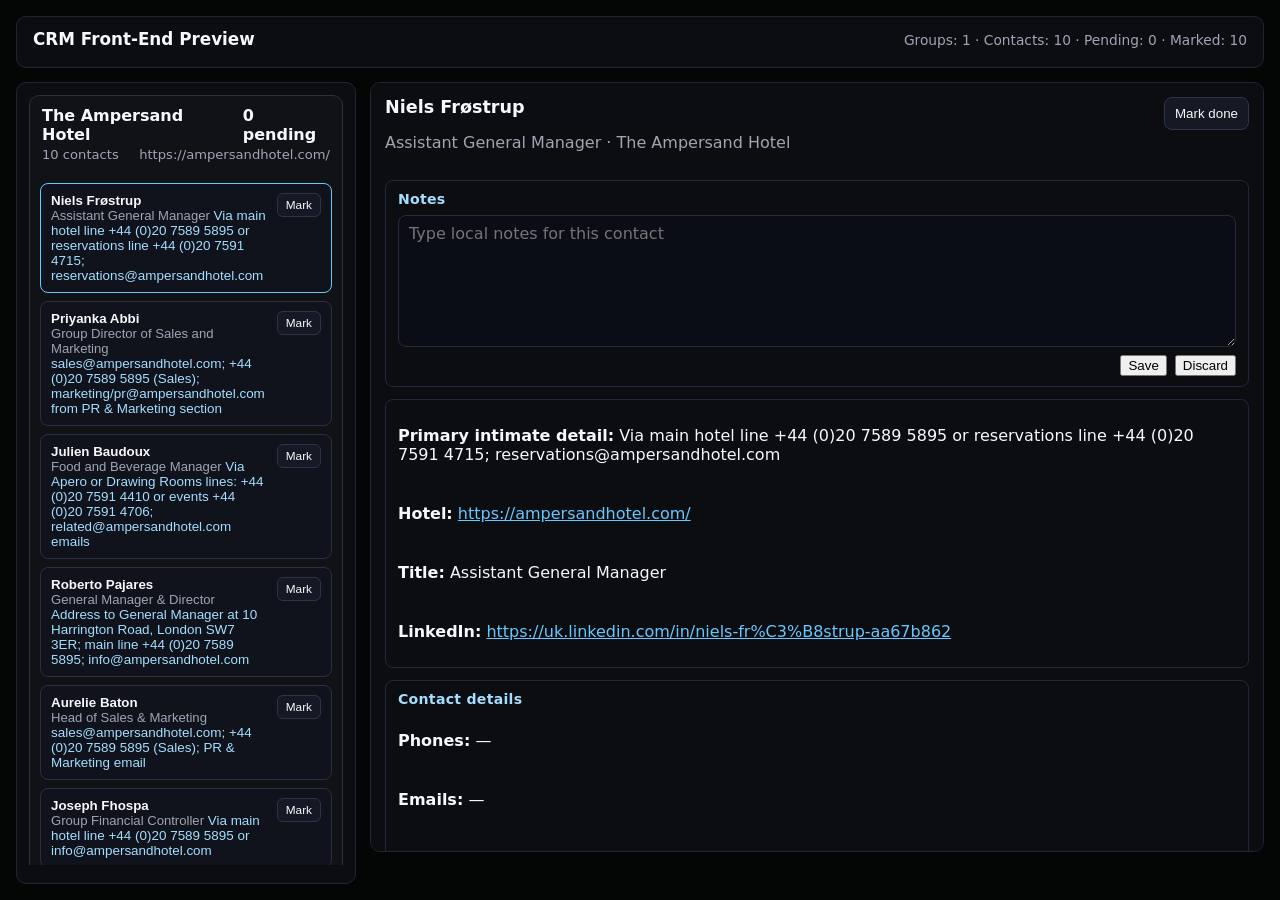
==== FEs/index.html @ 27f50176 "feat: ship pipeline v4 flow and latest hotel data snapshot Consolidate Grok-led pipeline updates, va" ====
<!doctype html>
<html lang="en">
<head>
  <meta charset="UTF-8" />
  <meta name="viewport" content="width=device-width, initial-scale=1.0" />
  <title>CRM Front-End Preview</title>
  <link rel="stylesheet" href="styles.css" />
</head>
<body>
  <main class="crm-shell">
    <header class="app-header">
      <h1>CRM Front-End Preview</h1>
      <p id="summaryText">Loading local JSON source…</p>
    </header>

    <section class="layout">
      <aside class="panel left-panel">
        <div id="hotelsRoot" class="hotels-list" aria-live="polite"></div>
      </aside>

      <section class="panel right-panel">
        <div id="emptyState" class="empty-state">
          Choose a contact to view details.
        </div>

        <article id="contactPanel" class="contact-panel hidden">
          <header class="contact-header">
            <div class="title-block">
              <h2 id="contactName">—</h2>
              <p id="contactMeta" class="muted">—</p>
            </div>
            <button id="markContactBtn" type="button" class="ghost-btn">Mark done</button>
          </header>

          <section class="contact-block">
            <h3>Notes</h3>
            <textarea id="notesText" rows="6" placeholder="Type local notes for this contact"></textarea>
            <div class="notes-actions">
              <button id="notesSaveBtn" type="button" class="ghost-btn">Save</button>
              <button id="notesDiscardBtn" type="button" class="ghost-btn">Discard</button>
            </div>
          </section>

          <section class="contact-block">
            <p><strong>Primary intimate detail:</strong> <span id="primaryHandle" class="copy"></span></p>
            <p><strong>Hotel:</strong> <a id="contactHotel" href="#" target="_blank" rel="noopener noreferrer">—</a></p>
            <p><strong>Title:</strong> <span id="contactTitle">—</span></p>
            <p>
              <strong>LinkedIn:</strong>
              <a id="linkedinLink" href="#" target="_blank" rel="noopener noreferrer">not set</a>
            </p>
          </section>

          <section class="contact-block">
            <h3>Contact details</h3>
            <p><strong>Phones:</strong> <span id="phones">—</span></p>
            <p><strong>Emails:</strong> <span id="emails">—</span></p>
            <p><strong>Other contact detail:</strong> <span id="otherDetail">—</span></p>
          </section>

          <section class="contact-block">
            <h3>Enrichment (pretty)</h3>
            <p><strong>Fit reason:</strong> <span id="fitReason">—</span></p>
            <p><strong>Evidence summary:</strong> <span id="evidenceSummary">—</span></p>
            <div id="evidenceListWrapper">
              <p class="muted">Evidence:</p>
              <ul id="evidenceList"></ul>
            </div>
          </section>

          <section class="contact-block">
            <h3>Source payload</h3>
            <pre id="sourcePayload"></pre>
          </section>
        </article>
      </section>
    </section>
  </main>

  <script src="script.js"></script>
</body>
</html>
---- FEs/styles.css ----
:root {
  --bg: #040505;
  --panel: #0c0d10;
  --panel-soft: #111216;
  --line: #212532;
  --text: #f7f8fb;
  --muted: #9fa5b5;
  --accent: #67c7ff;
  --accent-soft: #a4deff;
}

*,
*::before,
*::after {
  box-sizing: border-box;
}

html,
body {
  margin: 0;
  min-height: 100%;
}

body {
  font-family: "Inter", "Segoe UI", system-ui, -apple-system, sans-serif;
  color: var(--text);
  background: var(--bg);
}

.crm-shell {
  min-height: 100vh;
  width: min(1300px, 100vw);
  margin: 0 auto;
  padding: 16px;
  display: grid;
  gap: 14px;
}

.app-header {
  display: flex;
  justify-content: space-between;
  align-items: baseline;
  gap: 8px;
  border: 1px solid var(--line);
  border-radius: 10px;
  padding: 12px 16px;
  background: var(--panel);
}

.app-header h1 {
  margin: 0;
  font-size: 1.05rem;
  font-weight: 650;
}

.app-header p {
  margin: 0;
  color: var(--muted);
  font-size: 0.86rem;
}

.layout {
  display: grid;
  grid-template-columns: 340px 1fr;
  gap: 14px;
  min-height: 0;
}

.panel {
  border: 1px solid var(--line);
  border-radius: 10px;
  background: var(--panel);
  min-height: 0;
  overflow: hidden;
}

.left-panel {
  padding: 12px;
}

.hotels-list {
  display: grid;
  gap: 12px;
  overflow: auto;
  max-height: calc(100vh - 130px);
}

.hotel-block {
  border: 1px solid #2b2f40;
  border-radius: 10px;
  background: var(--panel-soft);
}

.hotel-block summary {
  list-style: none;
  cursor: pointer;
  padding: 10px 12px;
  display: grid;
  gap: 3px;
  border-bottom: 1px solid transparent;
}

.hotel-block summary::-webkit-details-marker {
  display: none;
}

.hotel-title {
  color: var(--text);
  font-weight: 600;
  display: flex;
  justify-content: space-between;
  gap: 12px;
}

.hotel-meta {
  display: flex;
  justify-content: space-between;
  color: var(--muted);
  font-size: 0.82rem;
}

.contact-list {
  display: grid;
  gap: 8px;
  padding: 10px;
}

.contact-row {
  width: 100%;
  display: grid;
  grid-template-columns: 1fr auto;
  gap: 10px;
  border: 1px solid #2a2f42;
  border-radius: 8px;
  padding: 9px 10px;
  text-align: left;
  background: #10131c;
  color: inherit;
  cursor: pointer;
}

.contact-row + .contact-row {
  margin-top: 0;
}

.contact-row:hover {
  border-color: #3c465f;
}

.contact-main {
  min-width: 0;
}

.contact-name {
  display: block;
  font-weight: 600;
}

.contact-title-text {
  color: var(--muted);
  font-size: 0.82rem;
}

.contact-handle {
  color: var(--accent-soft);
  font-size: 0.84rem;
  margin-top: 3px;
}

.contact-row button {
  align-self: start;
  padding: 4px 8px;
  border: 1px solid #2e3446;
  border-radius: 6px;
  background: #151925;
  color: var(--text);
  font-size: 0.74rem;
  cursor: pointer;
}

.contact-row.active {
  border-color: var(--accent);
}

.contact-row.selected {
  opacity: 0.6;
}

.contact-row.selected .contact-name {
  text-decoration: line-through;
}

.right-panel {
  padding: 14px;
  overflow: auto;
  max-height: calc(100vh - 130px);
}

.empty-state {
  color: var(--muted);
  border: 1px dashed var(--line);
  border-radius: 8px;
  padding: 30px 16px;
}

.hidden {
  display: none;
}

.contact-panel {
  display: grid;
  gap: 12px;
}

.contact-header {
  display: flex;
  justify-content: space-between;
  gap: 12px;
  align-items: flex-start;
}

.title-block h2 {
  margin: 0;
  font-size: 1.1rem;
}

.muted {
  color: var(--muted);
}

.contact-header .ghost-btn {
  border: 1px solid #2f3548;
  background: #151924;
  color: var(--text);
  border-radius: 8px;
  padding: 8px 10px;
  cursor: pointer;
  white-space: nowrap;
}

.contact-block {
  border: 1px solid #22263a;
  border-radius: 8px;
  padding: 10px 12px;
  display: grid;
  gap: 8px;
}

.contact-block h3 {
  margin: 0;
  font-size: 0.88rem;
  color: var(--accent-soft);
  letter-spacing: 0.02em;
}

#notesText {
  width: 100%;
  min-height: 110px;
  resize: vertical;
  border: 1px solid #262c40;
  border-radius: 8px;
  background: #0a0d16;
  color: var(--text);
  padding: 8px 10px;
  font: inherit;
}

.notes-actions {
  display: flex;
  justify-content: flex-end;
  gap: 8px;
}

#evidenceList {
  margin: 4px 0 0;
  padding-left: 20px;
}

#sourcePayload {
  margin: 0;
  padding: 10px;
  background: #0b0d15;
  border: 1px solid #252a40;
  border-radius: 8px;
  color: #d4dbf6;
  font-family: ui-monospace, Menlo, Monaco, Consolas, "Liberation Mono", "Courier New", monospace;
  max-height: 260px;
  overflow: auto;
  font-size: 0.83rem;
}

a,
a:visited {
  color: var(--accent);
}

.copy {
  color: var(--text);
}

@media (max-width: 1020px) {
  .layout {
    grid-template-columns: 1fr;
  }

  .right-panel,
  .left-panel {
    max-height: none;
  }
}
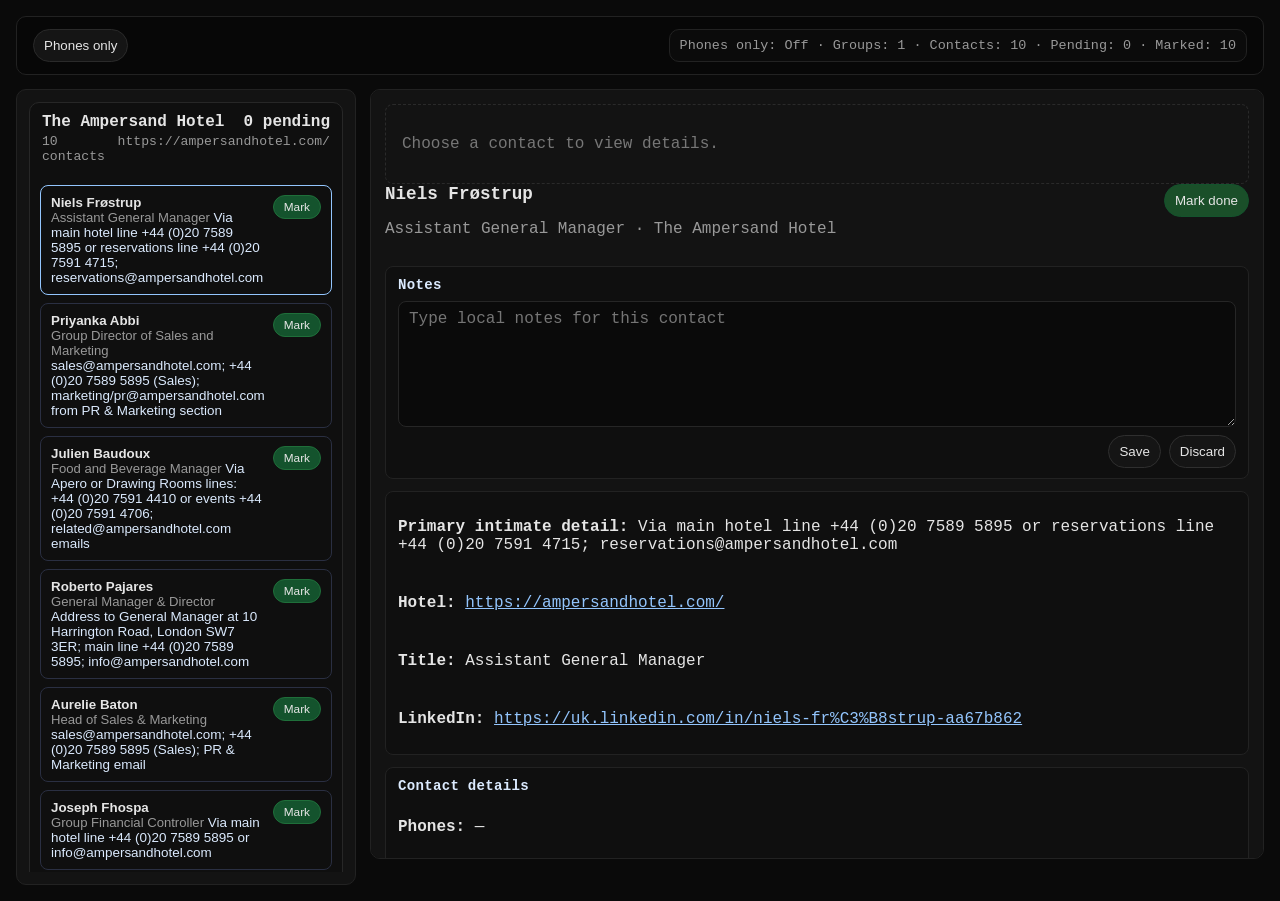
==== commit 5d4c0f05: "feat: finalize phone crm setup and data refresh Add production-ready phone CRM sync behavior with sa" ====
--- a/FEs/index.html
+++ b/FEs/index.html
@@ -9,8 +9,8 @@
 <body>
   <main class="crm-shell">
     <header class="app-header">
-      <h1>CRM Front-End Preview</h1>
-      <p id="summaryText">Loading local JSON source…</p>
+      <button id="phoneOnlyBtn" type="button" class="ghost-btn phone-filter-btn" aria-pressed="false">Phones only</button>
+      <p id="summaryText" class="pill">Loading local JSON source…</p>
     </header>
 
     <section class="layout">
--- a/FEs/styles.css
+++ b/FEs/styles.css
@@ -1,12 +1,14 @@
 :root {
-  --bg: #040505;
-  --panel: #0c0d10;
-  --panel-soft: #111216;
-  --line: #212532;
-  --text: #f7f8fb;
-  --muted: #9fa5b5;
-  --accent: #67c7ff;
-  --accent-soft: #a4deff;
+  --bg: #0a0a0a;
+  --panel: #131313;
+  --panel-soft: #0f0f0f;
+  --line: #222;
+  --text: #e5e5e5;
+  --muted: #999;
+  --accent: #93c5fd;
+  --accent-soft: #dbeafe;
+  --yes: #14532d;
+  --no: #7f1d1d;
 }
 
 *,
@@ -22,7 +24,7 @@
 }
 
 body {
-  font-family: "Inter", "Segoe UI", system-ui, -apple-system, sans-serif;
+  font-family: ui-monospace, SFMono-Regular, Menlo, Monaco, Consolas, monospace;
   color: var(--text);
   background: var(--bg);
 }
@@ -39,24 +41,55 @@
 .app-header {
   display: flex;
   justify-content: space-between;
-  align-items: baseline;
+  align-items: center;
   gap: 8px;
   border: 1px solid var(--line);
   border-radius: 10px;
   padding: 12px 16px;
-  background: var(--panel);
-}
-
-.app-header h1 {
-  margin: 0;
-  font-size: 1.05rem;
-  font-weight: 650;
+  background: #070707;
 }
 
 .app-header p {
   margin: 0;
   color: var(--muted);
-  font-size: 0.86rem;
+  font-size: 0.84rem;
+}
+
+.pill {
+  border: 1px solid var(--line);
+  background: #0b0b0b;
+  padding: 8px 10px;
+  border-radius: 10px;
+}
+
+.ghost-btn {
+  border: 1px solid #2a2a2a;
+  background: #151515;
+  color: var(--text);
+  border-radius: 999px;
+  padding: 8px 10px;
+  cursor: pointer;
+  color: var(--text);
+}
+
+.phone-filter-btn.active {
+  border-color: var(--yes);
+  background: #1b3d25;
+}
+
+.contact-header .ghost-btn,
+.notes-actions .ghost-btn {
+  border-color: #2f2f2f;
+}
+
+.mark-btn-done {
+  border-color: var(--yes) !important;
+  background: #1a4f29 !important;
+}
+
+.mark-btn-undo {
+  border-color: var(--no) !important;
+  background: #6a2020 !important;
 }
 
 .layout {
@@ -86,7 +119,7 @@
 }
 
 .hotel-block {
-  border: 1px solid #2b2f40;
+  border: 1px solid #272727;
   border-radius: 10px;
   background: var(--panel-soft);
 }
@@ -134,7 +167,7 @@
   border-radius: 8px;
   padding: 9px 10px;
   text-align: left;
-  background: #10131c;
+  background: #0f0f0f;
   color: inherit;
   cursor: pointer;
 }
@@ -144,7 +177,7 @@
 }
 
 .contact-row:hover {
-  border-color: #3c465f;
+  border-color: #3a3a3a;
 }
 
 .contact-main {
@@ -169,21 +202,55 @@
 
 .contact-row button {
   align-self: start;
-  padding: 4px 8px;
-  border: 1px solid #2e3446;
-  border-radius: 6px;
-  background: #151925;
+  padding: 4px 10px;
+  border: 1px solid #2f2f2f;
+  border-radius: 999px;
+  background: var(--no);
   color: var(--text);
   font-size: 0.74rem;
   cursor: pointer;
 }
 
-.contact-row.active {
-  border-color: var(--accent);
+.contact-row button.mark-pending {
+  background: var(--yes);
+  border-color: #1f6f3a;
+}
+
+.contact-row button.mark-done {
+  background: var(--no);
+  border-color: #9b2c2c;
+}
+
+.empty-state {
+  color: #777;
+  border: 1px dashed #2a2a2a;
+  border-radius: 8px;
+  padding: 30px 16px;
+}
+
+.contact-panel {
+  display: grid;
+  gap: 12px;
+}
+
+.contact-header {
+  display: flex;
+  justify-content: space-between;
+  gap: 12px;
+  align-items: flex-start;
+}
+
+.title-block h2 {
+  margin: 0;
+  font-size: 1.1rem;
+}
+
+.contact-row + .contact-row {
+  margin-top: 0;
 }
 
 .contact-row.selected {
-  opacity: 0.6;
+  opacity: 0.55;
 }
 
 .contact-row.selected .contact-name {
@@ -196,54 +263,18 @@
   max-height: calc(100vh - 130px);
 }
 
-.empty-state {
-  color: var(--muted);
-  border: 1px dashed var(--line);
-  border-radius: 8px;
-  padding: 30px 16px;
-}
-
-.hidden {
-  display: none;
-}
-
 .contact-panel {
   display: grid;
   gap: 12px;
 }
 
-.contact-header {
-  display: flex;
-  justify-content: space-between;
-  gap: 12px;
-  align-items: flex-start;
-}
-
-.title-block h2 {
-  margin: 0;
-  font-size: 1.1rem;
-}
-
-.muted {
-  color: var(--muted);
-}
-
-.contact-header .ghost-btn {
-  border: 1px solid #2f3548;
-  background: #151924;
-  color: var(--text);
-  border-radius: 8px;
-  padding: 8px 10px;
-  cursor: pointer;
-  white-space: nowrap;
-}
-
 .contact-block {
-  border: 1px solid #22263a;
+  border: 1px solid #222222;
   border-radius: 8px;
   padding: 10px 12px;
   display: grid;
   gap: 8px;
+  background: #0f0f0f;
 }
 
 .contact-block h3 {
@@ -257,9 +288,9 @@
   width: 100%;
   min-height: 110px;
   resize: vertical;
-  border: 1px solid #262c40;
-  border-radius: 8px;
-  background: #0a0d16;
+  border: 1px solid #262626;
+  border-radius: 8px;
+  background: #0a0a0a;
   color: var(--text);
   padding: 8px 10px;
   font: inherit;
@@ -269,6 +300,13 @@
   display: flex;
   justify-content: flex-end;
   gap: 8px;
+}
+
+.contact-row.active {
+  border-color: var(--accent);
+}
+.muted {
+  color: var(--muted);
 }
 
 #evidenceList {
